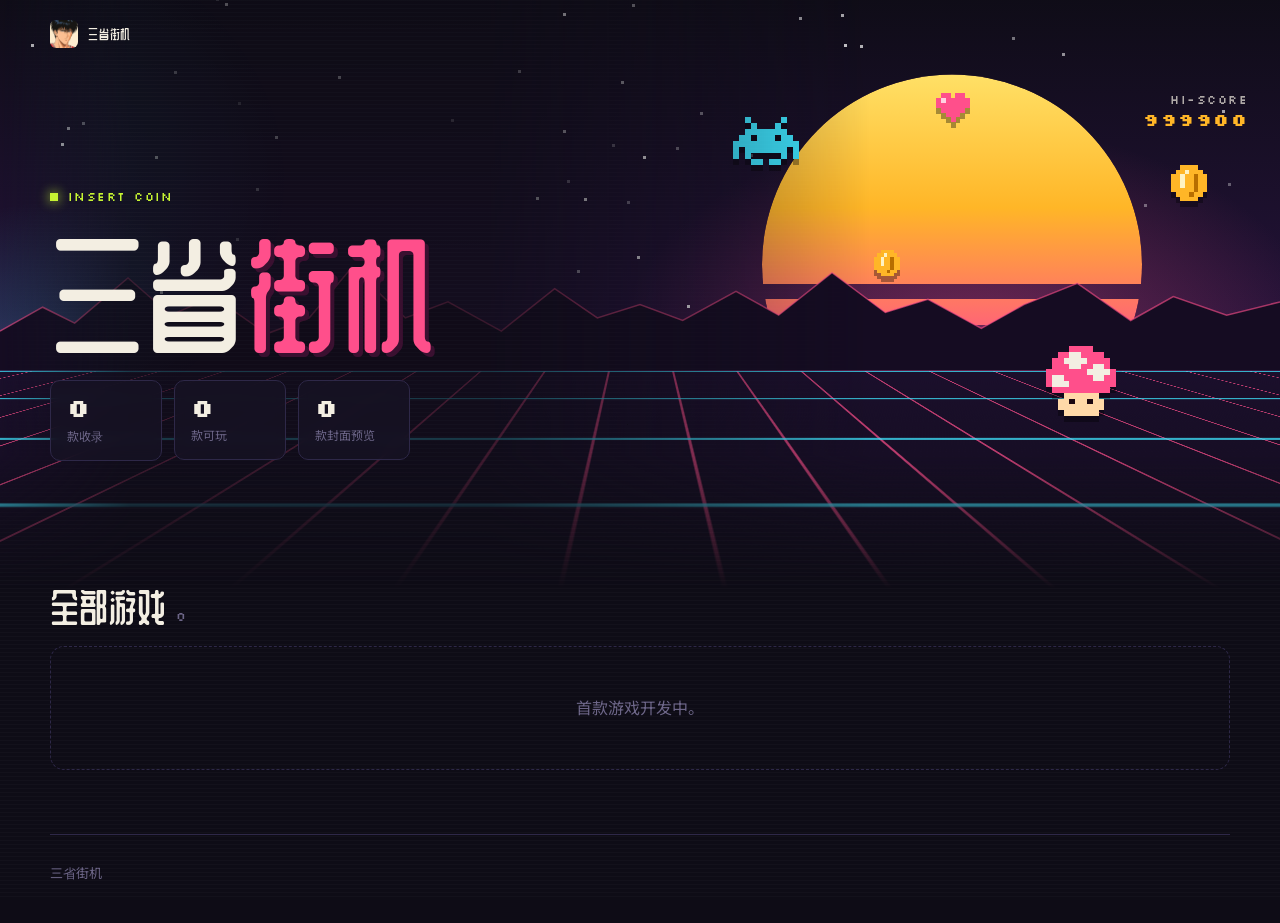
==== index.html @ af85f119 "添加三省街机游戏大厅与封面预览" ====
<!doctype html>
<html lang="zh-CN">
<head>
  <meta charset="utf-8">
  <meta name="viewport" content="width=device-width, initial-scale=1">
  <meta name="theme-color" content="#0e0c16">
  <meta name="description" content="三省街机游戏大厅。">
  <title>三省街机｜游戏大厅</title>
  <meta property="og:site_name" content="三省街机">
  <meta property="og:title" content="三省街机｜游戏大厅">
  <link rel="icon" href="assets/rukawa-avatar.png">
  <link rel="stylesheet" href="assets/fonts/fonts.css">
  <link rel="stylesheet" href="assets/hall.css">
</head>
<body>
  <div class="wrap">
    <header class="topbar">
      <a class="brand" href="index.html" aria-label="三省街机游戏大厅">
        <img src="assets/rukawa-avatar.png" alt="" width="28" height="28">
        <span>三省街机</span>
      </a>
    </header>

    <section class="hero">
      <div class="hero-art" aria-hidden="true">
        <div class="sky"></div>
        <div class="stars" id="stars"></div>
        <svg class="ridge" viewBox="0 0 1200 100" preserveAspectRatio="none">
          <path d="M0 100 L0 70 L40 52 L70 64 L120 30 L160 58 L200 44 L250 72 L290 60 L330 22 L380 60 L420 48 L470 70 L520 38 L560 60 L600 50 L640 62 L690 40 L730 58 L780 26 L830 56 L870 46 L920 68 L960 50 L1010 34 L1060 62 L1100 44 L1150 58 L1200 48 L1200 100 Z" fill="#150c22"/>
          <path d="M0 70 L40 52 L70 64 L120 30 L160 58 L200 44 L250 72 L290 60 L330 22 L380 60 L420 48 L470 70 L520 38 L560 60 L600 50 L640 62 L690 40 L730 58 L780 26 L830 56 L870 46 L920 68 L960 50 L1010 34 L1060 62 L1100 44 L1150 58 L1200 48" fill="none" stroke="#ff4f8b" stroke-opacity=".6" stroke-width="1.5" vector-effect="non-scaling-stroke"/>
        </svg>
        <div class="floor"></div>
        <div class="art-left">
          <div class="hud">1UP<b>000420</b></div>
          <div id="sprites-l"></div>
          <div class="credit">CREDIT <b>01</b></div>
        </div>
        <div class="art-right">
          <div class="sun"></div>
          <div class="hud">HI-SCORE<b>999900</b></div>
          <div id="sprites-r"></div>
          <div class="press">PRESS START</div>
        </div>
      </div>

      <div class="hero-text">
        <span class="kicker">INSERT COIN</span>
        <h1>三省<span class="accent">街机</span></h1>
        <div class="stats" id="stats"></div>
      </div>
    </section>

    <section class="showcase" id="showcase" hidden aria-roledescription="carousel" aria-label="即刻开玩">
      <div class="showcase-head">
        <h2>即刻开玩</h2>
        <div class="ctrl">
          <button type="button" class="playpause" id="sc-toggle" aria-label="暂停自动播放">
            <svg class="i-pause" viewBox="0 0 16 16" fill="currentColor"><rect x="3" y="2" width="3.5" height="12"/><rect x="9.5" y="2" width="3.5" height="12"/></svg>
            <svg class="i-play" viewBox="0 0 16 16" fill="currentColor"><path d="M4 2 L14 8 L4 14 Z"/></svg>
          </button>
          <button type="button" id="sc-prev" aria-label="上一个"><svg viewBox="0 0 16 16" fill="none" stroke="currentColor" stroke-width="2.4"><path d="M10 3 L5 8 L10 13"/></svg></button>
          <button type="button" id="sc-next" aria-label="下一个"><svg viewBox="0 0 16 16" fill="none" stroke="currentColor" stroke-width="2.4"><path d="M6 3 L11 8 L6 13"/></svg></button>
        </div>
      </div>
      <div class="stage" id="stage" aria-live="off"></div>
      <div class="tabs" id="tabs" role="tablist" aria-label="选择可玩的游戏"></div>
    </section>

    <section aria-labelledby="all-games">
      <div class="section-head">
        <h2 id="all-games">全部游戏<small id="count"></small></h2>
        <div class="toolbar">
          <div class="chips" id="chips" role="group" aria-label="按画面维度筛选"></div>
          <input class="search" id="search" type="search" placeholder="搜索游戏…" aria-label="搜索游戏">
        </div>
      </div>
      <div class="chips genres" id="genres" role="group" aria-label="按游戏类型筛选"></div>
      <div class="grid" id="grid"></div>
      <noscript>启用 JavaScript 即可浏览游戏封面与介绍。</noscript>
    </section>

    <footer>
      <span>三省街机</span>
    </footer>
  </div>

  <script src="assets/catalog.js"></script>
  <script src="assets/hall.js"></script>
</body>
</html>
---- assets/fonts/fonts.css ----
@font-face {
  font-family: 'Silkscreen';
  font-style: normal;
  font-weight: 400;
  font-display: swap;
  src: url(silkscreen-400-0.ttf) format('truetype');
  unicode-range: U+20,U+21,U+22,U+23,U+24,U+25,U+26,U+27,U+28,U+29,U+2A,U+2B,U+2C,U+2D,U+2E,U+2F,U+30,U+31,U+32,U+33,U+34,U+35,U+36,U+37,U+38,U+39,U+3A,U+3B,U+3C,U+3D,U+3E,U+3F,U+40,U+41,U+42,U+43,U+44,U+45,U+46,U+47,U+48,U+49,U+4A,U+4B,U+4C,U+4D,U+4E,U+4F,U+50,U+51,U+52,U+53,U+54,U+55,U+56,U+57,U+58,U+59,U+5A,U+5B,U+5C,U+5D,U+5E,U+5F,U+60,U+61,U+62,U+63,U+64,U+65,U+66,U+67,U+68,U+69,U+6A,U+6B,U+6C,U+6D,U+6E,U+6F,U+70,U+71,U+72,U+73,U+74,U+75,U+76,U+77,U+78,U+79,U+7A,U+7B,U+7C,U+7D,U+7E;
}
@font-face {
  font-family: 'Silkscreen';
  font-style: normal;
  font-weight: 700;
  font-display: swap;
  src: url(silkscreen-700-0.ttf) format('truetype');
  unicode-range: U+20,U+21,U+22,U+23,U+24,U+25,U+26,U+27,U+28,U+29,U+2A,U+2B,U+2C,U+2D,U+2E,U+2F,U+30,U+31,U+32,U+33,U+34,U+35,U+36,U+37,U+38,U+39,U+3A,U+3B,U+3C,U+3D,U+3E,U+3F,U+40,U+41,U+42,U+43,U+44,U+45,U+46,U+47,U+48,U+49,U+4A,U+4B,U+4C,U+4D,U+4E,U+4F,U+50,U+51,U+52,U+53,U+54,U+55,U+56,U+57,U+58,U+59,U+5A,U+5B,U+5C,U+5D,U+5E,U+5F,U+60,U+61,U+62,U+63,U+64,U+65,U+66,U+67,U+68,U+69,U+6A,U+6B,U+6C,U+6D,U+6E,U+6F,U+70,U+71,U+72,U+73,U+74,U+75,U+76,U+77,U+78,U+79,U+7A,U+7B,U+7C,U+7D,U+7E;
}
@font-face {
  font-family: 'ZCOOL QingKe HuangYou';
  font-style: normal;
  font-weight: 400;
  font-display: swap;
  src: url(zcool-qingke-huangyou-400-0.ttf) format('truetype');
  unicode-range: U+20,U+21,U+22,U+23,U+24,U+25,U+26,U+27,U+28,U+29,U+2A,U+2B,U+2C,U+2D,U+2E,U+2F,U+30,U+31,U+32,U+33,U+34,U+35,U+36,U+37,U+38,U+39,U+3A,U+3B,U+3C,U+3D,U+3E,U+3F,U+40,U+41,U+42,U+43,U+44,U+45,U+46,U+47,U+48,U+49,U+4A,U+4B,U+4C,U+4D,U+4E,U+4F,U+50,U+51,U+52,U+53,U+54,U+55,U+56,U+57,U+58,U+59,U+5A,U+5B,U+5C,U+5D,U+5E,U+5F,U+60,U+61,U+62,U+63,U+64,U+65,U+66,U+67,U+68,U+69,U+6A,U+6B,U+6C,U+6D,U+6E,U+6F,U+70,U+71,U+72,U+73,U+74,U+75,U+76,U+77,U+78,U+79,U+7A,U+7B,U+7C,U+7D,U+7E,U+A9,U+B7,U+D7,U+2013,U+201C,U+201D,U+2026,U+2190,U+25B6,U+2605,U+3001,U+3002,U+300A,U+300B,U+300C,U+300D,U+4E00,U+4E01,U+4E09,U+4E0A,U+4E0B,U+4E0D,U+4E0E,U+4E13,U+4E16,U+4E1A,U+4E1B,U+4E24,U+4E2A,U+4E2D,U+4E3A,U+4E3B,U+4E3D,U+4E50,U+4E58,U+4E5F,U+4E71,U+4E73,U+4E8B,U+4E8C,U+4E8E,U+4E91,U+4E92,U+4E94,U+4EA7,U+4EAE,U+4EB2,U+4EBA,U+4EC5,U+4ECA,U+4ECB,U+4ECE,U+4EE3,U+4EE5,U+4EF6,U+4F11,U+4F1A,U+4F1E,U+4F24,U+4F26,U+4F4D,U+4F4F,U+4F53,U+4F59,U+4F5C,U+4F60,U+4F9B,U+4FA6,U+500D,U+501F,U+503E,U+505A,U+505C,U+50CF,U+50F5,U+5149,U+514B,U+514D,U+5165,U+5168,U+516C,U+5171,U+5173,U+5177,U+5178,U+517B,U+5185,U+5199,U+519B,U+519C,U+51B2,U+51B3,U+51E0,U+51FA,U+51FB,U+5206,U+5207,U+5217,U+5229,U+522E,U+5230,U+5236,U+5237,U+5239,U+523A,U+523B,U+524D,U+5267,U+526F,U+5272,U+5288,U+529B,U+529F,U+52A0,U+52A8,U+52A9,U+5305,U+5316,U+532A,U+5339,U+533A,U+533B,U+5347,U+534F,U+5355,U+535A,U+5360,U+5361,U+5373,U+5382,U+5385,U+539F,U+53C2,U+53CC,U+53CD,U+53D1,U+53D8,U+53E3,U+53E5,U+53EA,U+53EB,U+53EF,U+53F0,U+5403,U+5404,U+5408,U+540C,U+540D,U+540E,U+5411,U+542F,U+5458,U+5468,U+547C,U+548C,U+54C1,U+552F,U+5668,U+56DB,U+56DE,U+56E2,U+56FA,U+56FD,U+56FE,U+5708,U+5728,U+5730,U+573A,U+5740,U+575A,U+5766,U+576A,U+578B,U+57CE,U+57FA,U+5854,U+586B,U+5899,U+589E,U+58EB,U+590D,U+591A,U+591C,U+5927,U+5929,U+592B,U+5934,U+597D,U+59CB,U+5B50,U+5B57,U+5B58,U+5B88,U+5B89,U+5B8C,U+5B9A,U+5B9E,U+5BBD,U+5BDF,U+5BF9,U+5BFC,U+5C01,U+5C04,U+5C0F,U+5C1A;
}
@font-face {
  font-family: 'ZCOOL QingKe HuangYou';
  font-style: normal;
  font-weight: 400;
  font-display: swap;
  src: url(zcool-qingke-huangyou-400-1.ttf) format('truetype');
  unicode-range: U+5C31,U+5C38,U+5C40,U+5C4B,U+5C4F,U+5C5E,U+5C71,U+5C9B,U+5CA9,U+5CE1,U+5DDD,U+5DE5,U+5DE6,U+5E01,U+5E02,U+5E03,U+5E55,U+5E72,U+5E73,U+5E78,U+5E7B,U+5E8F,U+5E93,U+5E99,U+5EA6,U+5EF6,U+5EFA,U+5F00,U+5F0F,U+5F20,U+5F2F,U+5F39,U+5F3A,U+5F53,U+5F81,U+5F97,U+5FC3,U+5FC5,U+601D,U+60AC,U+60C5,U+611F,U+620F,U+6210,U+6211,U+6216,U+6218,U+623F,U+624B,U+6253,U+6269,U+627E,U+6280,U+628A,U+6295,U+6297,U+62A4,U+62C9,U+62D6,U+62DF,U+62E9,U+62FD,U+62FF,U+6301,U+6309,U+6311,U+6321,U+6361,U+6362,U+636E,U+6389,U+6392,U+63A5,U+63A7,U+63A8,U+63B7,U+641C,U+642C,U+6447,U+6478,U+6491,U+64AD,U+6512,U+652F,U+6536,U+653B,U+653E,U+6545,U+654C,U+6570,U+6574,U+6587,U+6597,U+65AD,U+65B0,U+65CB,U+65D7,U+65E0,U+65E5,U+65F6,U+660E,U+661F,U+662F,U+663C,U+663E,U+665A,U+666F,U+667A,U+6682,U+6696,U+66F4,U+66FF,U+6700,U+6709,U+670D,U+671F,U+672A,U+672F,U+673A,U+6740,U+6746,U+6761,U+6765,U+676F,U+6784,U+6797,U+679C,U+67AA,U+67C4,U+67E5,U+6807,U+683C,U+6843,U+6863,U+6876,U+6897,U+68B0,U+68EE,U+690D,U+6930,U+697C,U+69FD,U+6A21,U+6A2A,U+6A31,U+6B21,U+6B22,U+6B3E,U+6B64,U+6B66,U+6B7B,U+6BB5,U+6BC1,U+6BCF,U+6BD2,U+6C14,U+6C2E,U+6C34,U+6C42,U+6CA1,U+6CD5,U+6CE2,U+6CE8,U+6D2A,U+6D3B,U+6D3E,U+6D41,U+6D4F,U+6D77,U+6DA8,U+6DFB,U+6E05,U+6E10,U+6E38,U+6E7E,U+6EAA,U+6EE1,U+6F02,U+706B,U+7075,U+70B8,U+70B9,U+70DF,U+7130,U+7194,U+71C3,U+7247,U+7248,U+725B,U+7269,U+7279,U+72C2,U+731B,U+738B,U+739B,U+73A9,U+7403,U+7406,U+751F,U+7528,U+7529,U+7531,U+7532,U+7535,U+753B,U+754C,U+7565,U+7597,U+767D,U+7684,U+76D6,U+76D8,U+76F4,U+76F8,U+770B,U+771F,U+77ED,U+7801,U+780D,U+788E,U+78E8,U+793A,U+793E,U+795E,U+79BB,U+79CB,U+79CD,U+79F0,U+79FB,U+7A0B,U+7A7A,U+7A7F,U+7AD9,U+7ADE,U+7B2C,U+7B49,U+7B51,U+7B56,U+7B5B,U+7B7E,U+7B80,U+7B97,U+7BA1,U+7C7B,U+7CBE,U+7CD6,U+7D20,U+7D22,U+7EA7,U+7EBF,U+7EC4,U+7EC8,U+7ECF,U+7ED3,U+7ED9,U+7EDD,U+7EDF,U+7EE7,U+7EED,U+7EF4,U+7F09,U+7F16,U+7F29,U+7F51,U+7F6E,U+7F8A,U+7F8E,U+7FA4,U+8005,U+8054,U+8089,U+80CC,U+80FD,U+8111,U+8150,U+81EA,U+822A,U+8230,U+8272,U+827E,U+82B1,U+82F1,U+8349,U+8350,U+8352,U+83C7,U+8425,U+843D,U+8475,U+84C4,U+853D,U+85CF,U+8611,U+864E,U+865A,U+8679,U+8840,U+884C,U+8857,U+8865;
}
@font-face {
  font-family: 'ZCOOL QingKe HuangYou';
  font-style: normal;
  font-weight: 400;
  font-display: swap;
  src: url(zcool-qingke-huangyou-400-2.ttf) format('truetype');
  unicode-range: U+8868,U+88AD,U+88C5,U+89C6,U+89C8,U+89C9,U+89D2,U+89E3,U+89E6,U+8B66,U+8BA1,U+8BA2,U+8BB0,U+8BBE,U+8BC4,U+8BC6,U+8BCD,U+8BD5,U+8BDD,U+8BF4,U+8C03,U+8C37,U+8C46,U+8C4C,U+8C79,U+8D27,U+8D5B,U+8D77,U+8D85,U+8DC3,U+8DD1,U+8DDD,U+8DEF,U+8DF3,U+8EB2,U+8F66,U+8F6C,U+8F6E,U+8F7D,U+8FC7,U+8FCE,U+8FD1,U+8FD4,U+8FD8,U+8FD9,U+8FDB,U+8FDC,U+8FDF,U+8FFD,U+9001,U+9003,U+9009,U+9010,U+901A,U+901F,U+9053,U+907F,U+90E8,U+90FD,U+914D,U+91CC,U+91CD,U+91CE,U+91D1,U+94A2,U+94AE,U+94BB,U+94C1,U+94FA,U+9501,U+952E,U+9547,U+9556,U+95EA,U+95EF,U+95F2,U+95F4,U+961F,U+9632,U+9633,U+9635,U+9644,U+9646,U+964D,U+9650,U+9662,U+966A,U+968F,U+9690,U+969C,U+96C6,U+96E8,U+96F7,U+96FE,U+9700,U+9706,U+9713,U+9762,U+9875,U+9876,U+9879,U+987A,U+987B,U+9884,U+9886,U+9898,U+98CE,U+98D9,U+98DE,U+98DF,U+9996,U+9A70,U+9A76,U+9A7E,U+9A8C,U+9AD8,U+9E21,U+9E3D,U+9ED1,U+9F20,U+9F50,U+FF01,U+FF08,U+FF09,U+FF0C,U+FF1A,U+FF1B,U+FF1F;
}
@font-face {
  font-family: 'Noto Sans SC';
  font-style: normal;
  font-weight: 400;
  font-display: swap;
  src: url(noto-sans-sc-400-0.ttf) format('truetype');
  unicode-range: U+20,U+21,U+22,U+23,U+24,U+25,U+26,U+27,U+28,U+29,U+2A,U+2B,U+2C,U+2D,U+2E,U+2F,U+30,U+31,U+32,U+33,U+34,U+35,U+36,U+37,U+38,U+39,U+3A,U+3B,U+3C,U+3D,U+3E,U+3F,U+40,U+41,U+42,U+43,U+44,U+45,U+46,U+47,U+48,U+49,U+4A,U+4B,U+4C,U+4D,U+4E,U+4F,U+50,U+51,U+52,U+53,U+54,U+55,U+56,U+57,U+58,U+59,U+5A,U+5B,U+5C,U+5D,U+5E,U+5F,U+60,U+61,U+62,U+63,U+64,U+65,U+66,U+67,U+68,U+69,U+6A,U+6B,U+6C,U+6D,U+6E,U+6F,U+70,U+71,U+72,U+73,U+74,U+75,U+76,U+77,U+78,U+79,U+7A,U+7B,U+7C,U+7D,U+7E,U+A9,U+B7,U+D7,U+2013,U+201C,U+201D,U+2026,U+2190,U+25B6,U+2605,U+3001,U+3002,U+300A,U+300B,U+300C,U+300D,U+4E00,U+4E01,U+4E09,U+4E0A,U+4E0B,U+4E0D,U+4E0E,U+4E13,U+4E16,U+4E1A,U+4E1B,U+4E24,U+4E2A,U+4E2D,U+4E3A,U+4E3B,U+4E3D,U+4E50,U+4E58,U+4E5F,U+4E71,U+4E73,U+4E8B,U+4E8C,U+4E8E,U+4E91,U+4E92,U+4E94,U+4EA7,U+4EAE,U+4EB2,U+4EBA,U+4EC5,U+4ECA,U+4ECB,U+4ECE,U+4EE3,U+4EE5,U+4EF6,U+4F11,U+4F1A,U+4F1E,U+4F24,U+4F26,U+4F4D,U+4F4F,U+4F53,U+4F59,U+4F5C,U+4F60,U+4F9B,U+4FA6,U+500D,U+501F,U+503E,U+505A,U+505C,U+50CF,U+50F5,U+5149,U+514B,U+514D,U+5165,U+5168,U+516C,U+5171,U+5173,U+5177,U+5178,U+517B,U+5185,U+5199,U+519B,U+519C,U+51B2,U+51B3,U+51E0,U+51FA,U+51FB,U+5206,U+5207,U+5217,U+5229,U+522E,U+5230,U+5236,U+5237,U+5239,U+523A,U+523B,U+524D,U+5267,U+526F,U+5272,U+5288,U+529B,U+529F,U+52A0,U+52A8,U+52A9,U+5305,U+5316,U+532A,U+5339,U+533A,U+533B,U+5347,U+534F,U+5355,U+535A,U+5360,U+5361,U+5373,U+5382,U+5385,U+539F,U+53C2,U+53CC,U+53CD,U+53D1,U+53D8,U+53E3,U+53E5,U+53EA,U+53EB,U+53EF,U+53F0,U+5403,U+5404,U+5408,U+540C,U+540D,U+540E,U+5411,U+542F,U+5458,U+5468,U+547C,U+548C,U+54C1,U+552F,U+5668,U+56DB,U+56DE,U+56E2,U+56FA,U+56FD,U+56FE,U+5708,U+5728,U+5730,U+573A,U+5740,U+575A,U+5766,U+576A,U+578B,U+57CE,U+57FA,U+5854,U+586B,U+5899,U+589E,U+58EB,U+590D,U+591A,U+591C,U+5927,U+5929,U+592B,U+5934,U+597D,U+59CB,U+5B50,U+5B57,U+5B58,U+5B88,U+5B89,U+5B8C,U+5B9A,U+5B9E,U+5BBD,U+5BDF,U+5BF9,U+5BFC,U+5C01,U+5C04,U+5C0F,U+5C1A;
}
@font-face {
  font-family: 'Noto Sans SC';
  font-style: normal;
  font-weight: 400;
  font-display: swap;
  src: url(noto-sans-sc-400-1.ttf) format('truetype');
  unicode-range: U+5C31,U+5C38,U+5C40,U+5C4B,U+5C4F,U+5C5E,U+5C71,U+5C9B,U+5CA9,U+5CE1,U+5DDD,U+5DE5,U+5DE6,U+5E01,U+5E02,U+5E03,U+5E55,U+5E72,U+5E73,U+5E78,U+5E7B,U+5E8F,U+5E93,U+5E99,U+5EA6,U+5EF6,U+5EFA,U+5F00,U+5F0F,U+5F20,U+5F2F,U+5F39,U+5F3A,U+5F53,U+5F81,U+5F97,U+5FC3,U+5FC5,U+601D,U+60AC,U+60C5,U+611F,U+620F,U+6210,U+6211,U+6216,U+6218,U+623F,U+624B,U+6253,U+6269,U+627E,U+6280,U+628A,U+6295,U+6297,U+62A4,U+62C9,U+62D6,U+62DF,U+62E9,U+62FD,U+62FF,U+6301,U+6309,U+6311,U+6321,U+6361,U+6362,U+636E,U+6389,U+6392,U+63A5,U+63A7,U+63A8,U+63B7,U+641C,U+642C,U+6447,U+6478,U+6491,U+64AD,U+6512,U+652F,U+6536,U+653B,U+653E,U+6545,U+654C,U+6570,U+6574,U+6587,U+6597,U+65AD,U+65B0,U+65CB,U+65D7,U+65E0,U+65E5,U+65F6,U+660E,U+661F,U+662F,U+663C,U+663E,U+665A,U+666F,U+667A,U+6682,U+6696,U+66F4,U+66FF,U+6700,U+6709,U+670D,U+671F,U+672A,U+672F,U+673A,U+6740,U+6746,U+6761,U+6765,U+676F,U+6784,U+6797,U+679C,U+67AA,U+67C4,U+67E5,U+6807,U+683C,U+6843,U+6863,U+6876,U+6897,U+68B0,U+68EE,U+690D,U+6930,U+697C,U+69FD,U+6A21,U+6A2A,U+6A31,U+6B21,U+6B22,U+6B3E,U+6B64,U+6B66,U+6B7B,U+6BB5,U+6BC1,U+6BCF,U+6BD2,U+6C14,U+6C2E,U+6C34,U+6C42,U+6CA1,U+6CD5,U+6CE2,U+6CE8,U+6D2A,U+6D3B,U+6D3E,U+6D41,U+6D4F,U+6D77,U+6DA8,U+6DFB,U+6E05,U+6E10,U+6E38,U+6E7E,U+6EAA,U+6EE1,U+6F02,U+706B,U+7075,U+70B8,U+70B9,U+70DF,U+7130,U+7194,U+71C3,U+7247,U+7248,U+725B,U+7269,U+7279,U+72C2,U+731B,U+738B,U+739B,U+73A9,U+7403,U+7406,U+751F,U+7528,U+7529,U+7531,U+7532,U+7535,U+753B,U+754C,U+7565,U+7597,U+767D,U+7684,U+76D6,U+76D8,U+76F4,U+76F8,U+770B,U+771F,U+77ED,U+7801,U+780D,U+788E,U+78E8,U+793A,U+793E,U+795E,U+79BB,U+79CB,U+79CD,U+79F0,U+79FB,U+7A0B,U+7A7A,U+7A7F,U+7AD9,U+7ADE,U+7B2C,U+7B49,U+7B51,U+7B56,U+7B5B,U+7B7E,U+7B80,U+7B97,U+7BA1,U+7C7B,U+7CBE,U+7CD6,U+7D20,U+7D22,U+7EA7,U+7EBF,U+7EC4,U+7EC8,U+7ECF,U+7ED3,U+7ED9,U+7EDD,U+7EDF,U+7EE7,U+7EED,U+7EF4,U+7F09,U+7F16,U+7F29,U+7F51,U+7F6E,U+7F8A,U+7F8E,U+7FA4,U+8005,U+8054,U+8089,U+80CC,U+80FD,U+8111,U+8150,U+81EA,U+822A,U+8230,U+8272,U+827E,U+82B1,U+82F1,U+8349,U+8350,U+8352,U+83C7,U+8425,U+843D,U+8475,U+84C4,U+853D,U+85CF,U+8611,U+864E,U+865A,U+8679,U+8840,U+884C,U+8857,U+8865;
}
@font-face {
  font-family: 'Noto Sans SC';
  font-style: normal;
  font-weight: 400;
  font-display: swap;
  src: url(noto-sans-sc-400-2.ttf) format('truetype');
  unicode-range: U+8868,U+88AD,U+88C5,U+89C6,U+89C8,U+89C9,U+89D2,U+89E3,U+89E6,U+8B66,U+8BA1,U+8BA2,U+8BB0,U+8BBE,U+8BC4,U+8BC6,U+8BCD,U+8BD5,U+8BDD,U+8BF4,U+8C03,U+8C37,U+8C46,U+8C4C,U+8C79,U+8D27,U+8D5B,U+8D77,U+8D85,U+8DC3,U+8DD1,U+8DDD,U+8DEF,U+8DF3,U+8EB2,U+8F66,U+8F6C,U+8F6E,U+8F7D,U+8FC7,U+8FCE,U+8FD1,U+8FD4,U+8FD8,U+8FD9,U+8FDB,U+8FDC,U+8FDF,U+8FFD,U+9001,U+9003,U+9009,U+9010,U+901A,U+901F,U+9053,U+907F,U+90E8,U+90FD,U+914D,U+91CC,U+91CD,U+91CE,U+91D1,U+94A2,U+94AE,U+94BB,U+94C1,U+94FA,U+9501,U+952E,U+9547,U+9556,U+95EA,U+95EF,U+95F2,U+95F4,U+961F,U+9632,U+9633,U+9635,U+9644,U+9646,U+964D,U+9650,U+9662,U+966A,U+968F,U+9690,U+969C,U+96C6,U+96E8,U+96F7,U+96FE,U+9700,U+9706,U+9713,U+9762,U+9875,U+9876,U+9879,U+987A,U+987B,U+9884,U+9886,U+9898,U+98CE,U+98D9,U+98DE,U+98DF,U+9996,U+9A70,U+9A76,U+9A7E,U+9A8C,U+9AD8,U+9E21,U+9E3D,U+9ED1,U+9F20,U+9F50,U+FF01,U+FF08,U+FF09,U+FF0C,U+FF1A,U+FF1B,U+FF1F;
}
@font-face {
  font-family: 'Noto Sans SC';
  font-style: normal;
  font-weight: 500;
  font-display: swap;
  src: url(noto-sans-sc-500-0.ttf) format('truetype');
  unicode-range: U+20,U+21,U+22,U+23,U+24,U+25,U+26,U+27,U+28,U+29,U+2A,U+2B,U+2C,U+2D,U+2E,U+2F,U+30,U+31,U+32,U+33,U+34,U+35,U+36,U+37,U+38,U+39,U+3A,U+3B,U+3C,U+3D,U+3E,U+3F,U+40,U+41,U+42,U+43,U+44,U+45,U+46,U+47,U+48,U+49,U+4A,U+4B,U+4C,U+4D,U+4E,U+4F,U+50,U+51,U+52,U+53,U+54,U+55,U+56,U+57,U+58,U+59,U+5A,U+5B,U+5C,U+5D,U+5E,U+5F,U+60,U+61,U+62,U+63,U+64,U+65,U+66,U+67,U+68,U+69,U+6A,U+6B,U+6C,U+6D,U+6E,U+6F,U+70,U+71,U+72,U+73,U+74,U+75,U+76,U+77,U+78,U+79,U+7A,U+7B,U+7C,U+7D,U+7E,U+A9,U+B7,U+D7,U+2013,U+201C,U+201D,U+2026,U+2190,U+25B6,U+2605,U+3001,U+3002,U+300A,U+300B,U+300C,U+300D,U+4E00,U+4E01,U+4E09,U+4E0A,U+4E0B,U+4E0D,U+4E0E,U+4E13,U+4E16,U+4E1A,U+4E1B,U+4E24,U+4E2A,U+4E2D,U+4E3A,U+4E3B,U+4E3D,U+4E50,U+4E58,U+4E5F,U+4E71,U+4E73,U+4E8B,U+4E8C,U+4E8E,U+4E91,U+4E92,U+4E94,U+4EA7,U+4EAE,U+4EB2,U+4EBA,U+4EC5,U+4ECA,U+4ECB,U+4ECE,U+4EE3,U+4EE5,U+4EF6,U+4F11,U+4F1A,U+4F1E,U+4F24,U+4F26,U+4F4D,U+4F4F,U+4F53,U+4F59,U+4F5C,U+4F60,U+4F9B,U+4FA6,U+500D,U+501F,U+503E,U+505A,U+505C,U+50CF,U+50F5,U+5149,U+514B,U+514D,U+5165,U+5168,U+516C,U+5171,U+5173,U+5177,U+5178,U+517B,U+5185,U+5199,U+519B,U+519C,U+51B2,U+51B3,U+51E0,U+51FA,U+51FB,U+5206,U+5207,U+5217,U+5229,U+522E,U+5230,U+5236,U+5237,U+5239,U+523A,U+523B,U+524D,U+5267,U+526F,U+5272,U+5288,U+529B,U+529F,U+52A0,U+52A8,U+52A9,U+5305,U+5316,U+532A,U+5339,U+533A,U+533B,U+5347,U+534F,U+5355,U+535A,U+5360,U+5361,U+5373,U+5382,U+5385,U+539F,U+53C2,U+53CC,U+53CD,U+53D1,U+53D8,U+53E3,U+53E5,U+53EA,U+53EB,U+53EF,U+53F0,U+5403,U+5404,U+5408,U+540C,U+540D,U+540E,U+5411,U+542F,U+5458,U+5468,U+547C,U+548C,U+54C1,U+552F,U+5668,U+56DB,U+56DE,U+56E2,U+56FA,U+56FD,U+56FE,U+5708,U+5728,U+5730,U+573A,U+5740,U+575A,U+5766,U+576A,U+578B,U+57CE,U+57FA,U+5854,U+586B,U+5899,U+589E,U+58EB,U+590D,U+591A,U+591C,U+5927,U+5929,U+592B,U+5934,U+597D,U+59CB,U+5B50,U+5B57,U+5B58,U+5B88,U+5B89,U+5B8C,U+5B9A,U+5B9E,U+5BBD,U+5BDF,U+5BF9,U+5BFC,U+5C01,U+5C04,U+5C0F,U+5C1A;
}
@font-face {
  font-family: 'Noto Sans SC';
  font-style: normal;
  font-weight: 500;
  font-display: swap;
  src: url(noto-sans-sc-500-1.ttf) format('truetype');
  unicode-range: U+5C31,U+5C38,U+5C40,U+5C4B,U+5C4F,U+5C5E,U+5C71,U+5C9B,U+5CA9,U+5CE1,U+5DDD,U+5DE5,U+5DE6,U+5E01,U+5E02,U+5E03,U+5E55,U+5E72,U+5E73,U+5E78,U+5E7B,U+5E8F,U+5E93,U+5E99,U+5EA6,U+5EF6,U+5EFA,U+5F00,U+5F0F,U+5F20,U+5F2F,U+5F39,U+5F3A,U+5F53,U+5F81,U+5F97,U+5FC3,U+5FC5,U+601D,U+60AC,U+60C5,U+611F,U+620F,U+6210,U+6211,U+6216,U+6218,U+623F,U+624B,U+6253,U+6269,U+627E,U+6280,U+628A,U+6295,U+6297,U+62A4,U+62C9,U+62D6,U+62DF,U+62E9,U+62FD,U+62FF,U+6301,U+6309,U+6311,U+6321,U+6361,U+6362,U+636E,U+6389,U+6392,U+63A5,U+63A7,U+63A8,U+63B7,U+641C,U+642C,U+6447,U+6478,U+6491,U+64AD,U+6512,U+652F,U+6536,U+653B,U+653E,U+6545,U+654C,U+6570,U+6574,U+6587,U+6597,U+65AD,U+65B0,U+65CB,U+65D7,U+65E0,U+65E5,U+65F6,U+660E,U+661F,U+662F,U+663C,U+663E,U+665A,U+666F,U+667A,U+6682,U+6696,U+66F4,U+66FF,U+6700,U+6709,U+670D,U+671F,U+672A,U+672F,U+673A,U+6740,U+6746,U+6761,U+6765,U+676F,U+6784,U+6797,U+679C,U+67AA,U+67C4,U+67E5,U+6807,U+683C,U+6843,U+6863,U+6876,U+6897,U+68B0,U+68EE,U+690D,U+6930,U+697C,U+69FD,U+6A21,U+6A2A,U+6A31,U+6B21,U+6B22,U+6B3E,U+6B64,U+6B66,U+6B7B,U+6BB5,U+6BC1,U+6BCF,U+6BD2,U+6C14,U+6C2E,U+6C34,U+6C42,U+6CA1,U+6CD5,U+6CE2,U+6CE8,U+6D2A,U+6D3B,U+6D3E,U+6D41,U+6D4F,U+6D77,U+6DA8,U+6DFB,U+6E05,U+6E10,U+6E38,U+6E7E,U+6EAA,U+6EE1,U+6F02,U+706B,U+7075,U+70B8,U+70B9,U+70DF,U+7130,U+7194,U+71C3,U+7247,U+7248,U+725B,U+7269,U+7279,U+72C2,U+731B,U+738B,U+739B,U+73A9,U+7403,U+7406,U+751F,U+7528,U+7529,U+7531,U+7532,U+7535,U+753B,U+754C,U+7565,U+7597,U+767D,U+7684,U+76D6,U+76D8,U+76F4,U+76F8,U+770B,U+771F,U+77ED,U+7801,U+780D,U+788E,U+78E8,U+793A,U+793E,U+795E,U+79BB,U+79CB,U+79CD,U+79F0,U+79FB,U+7A0B,U+7A7A,U+7A7F,U+7AD9,U+7ADE,U+7B2C,U+7B49,U+7B51,U+7B56,U+7B5B,U+7B7E,U+7B80,U+7B97,U+7BA1,U+7C7B,U+7CBE,U+7CD6,U+7D20,U+7D22,U+7EA7,U+7EBF,U+7EC4,U+7EC8,U+7ECF,U+7ED3,U+7ED9,U+7EDD,U+7EDF,U+7EE7,U+7EED,U+7EF4,U+7F09,U+7F16,U+7F29,U+7F51,U+7F6E,U+7F8A,U+7F8E,U+7FA4,U+8005,U+8054,U+8089,U+80CC,U+80FD,U+8111,U+8150,U+81EA,U+822A,U+8230,U+8272,U+827E,U+82B1,U+82F1,U+8349,U+8350,U+8352,U+83C7,U+8425,U+843D,U+8475,U+84C4,U+853D,U+85CF,U+8611,U+864E,U+865A,U+8679,U+8840,U+884C,U+8857,U+8865;
}
@font-face {
  font-family: 'Noto Sans SC';
  font-style: normal;
  font-weight: 500;
  font-display: swap;
  src: url(noto-sans-sc-500-2.ttf) format('truetype');
  unicode-range: U+8868,U+88AD,U+88C5,U+89C6,U+89C8,U+89C9,U+89D2,U+89E3,U+89E6,U+8B66,U+8BA1,U+8BA2,U+8BB0,U+8BBE,U+8BC4,U+8BC6,U+8BCD,U+8BD5,U+8BDD,U+8BF4,U+8C03,U+8C37,U+8C46,U+8C4C,U+8C79,U+8D27,U+8D5B,U+8D77,U+8D85,U+8DC3,U+8DD1,U+8DDD,U+8DEF,U+8DF3,U+8EB2,U+8F66,U+8F6C,U+8F6E,U+8F7D,U+8FC7,U+8FCE,U+8FD1,U+8FD4,U+8FD8,U+8FD9,U+8FDB,U+8FDC,U+8FDF,U+8FFD,U+9001,U+9003,U+9009,U+9010,U+901A,U+901F,U+9053,U+907F,U+90E8,U+90FD,U+914D,U+91CC,U+91CD,U+91CE,U+91D1,U+94A2,U+94AE,U+94BB,U+94C1,U+94FA,U+9501,U+952E,U+9547,U+9556,U+95EA,U+95EF,U+95F2,U+95F4,U+961F,U+9632,U+9633,U+9635,U+9644,U+9646,U+964D,U+9650,U+9662,U+966A,U+968F,U+9690,U+969C,U+96C6,U+96E8,U+96F7,U+96FE,U+9700,U+9706,U+9713,U+9762,U+9875,U+9876,U+9879,U+987A,U+987B,U+9884,U+9886,U+9898,U+98CE,U+98D9,U+98DE,U+98DF,U+9996,U+9A70,U+9A76,U+9A7E,U+9A8C,U+9AD8,U+9E21,U+9E3D,U+9ED1,U+9F20,U+9F50,U+FF01,U+FF08,U+FF09,U+FF0C,U+FF1A,U+FF1B,U+FF1F;
}
@font-face {
  font-family: 'Noto Sans SC';
  font-style: normal;
  font-weight: 700;
  font-display: swap;
  src: url(noto-sans-sc-700-0.ttf) format('truetype');
  unicode-range: U+20,U+21,U+22,U+23,U+24,U+25,U+26,U+27,U+28,U+29,U+2A,U+2B,U+2C,U+2D,U+2E,U+2F,U+30,U+31,U+32,U+33,U+34,U+35,U+36,U+37,U+38,U+39,U+3A,U+3B,U+3C,U+3D,U+3E,U+3F,U+40,U+41,U+42,U+43,U+44,U+45,U+46,U+47,U+48,U+49,U+4A,U+4B,U+4C,U+4D,U+4E,U+4F,U+50,U+51,U+52,U+53,U+54,U+55,U+56,U+57,U+58,U+59,U+5A,U+5B,U+5C,U+5D,U+5E,U+5F,U+60,U+61,U+62,U+63,U+64,U+65,U+66,U+67,U+68,U+69,U+6A,U+6B,U+6C,U+6D,U+6E,U+6F,U+70,U+71,U+72,U+73,U+74,U+75,U+76,U+77,U+78,U+79,U+7A,U+7B,U+7C,U+7D,U+7E,U+A9,U+B7,U+D7,U+2013,U+201C,U+201D,U+2026,U+2190,U+25B6,U+2605,U+3001,U+3002,U+300A,U+300B,U+300C,U+300D,U+4E00,U+4E01,U+4E09,U+4E0A,U+4E0B,U+4E0D,U+4E0E,U+4E13,U+4E16,U+4E1A,U+4E1B,U+4E24,U+4E2A,U+4E2D,U+4E3A,U+4E3B,U+4E3D,U+4E50,U+4E58,U+4E5F,U+4E71,U+4E73,U+4E8B,U+4E8C,U+4E8E,U+4E91,U+4E92,U+4E94,U+4EA7,U+4EAE,U+4EB2,U+4EBA,U+4EC5,U+4ECA,U+4ECB,U+4ECE,U+4EE3,U+4EE5,U+4EF6,U+4F11,U+4F1A,U+4F1E,U+4F24,U+4F26,U+4F4D,U+4F4F,U+4F53,U+4F59,U+4F5C,U+4F60,U+4F9B,U+4FA6,U+500D,U+501F,U+503E,U+505A,U+505C,U+50CF,U+50F5,U+5149,U+514B,U+514D,U+5165,U+5168,U+516C,U+5171,U+5173,U+5177,U+5178,U+517B,U+5185,U+5199,U+519B,U+519C,U+51B2,U+51B3,U+51E0,U+51FA,U+51FB,U+5206,U+5207,U+5217,U+5229,U+522E,U+5230,U+5236,U+5237,U+5239,U+523A,U+523B,U+524D,U+5267,U+526F,U+5272,U+5288,U+529B,U+529F,U+52A0,U+52A8,U+52A9,U+5305,U+5316,U+532A,U+5339,U+533A,U+533B,U+5347,U+534F,U+5355,U+535A,U+5360,U+5361,U+5373,U+5382,U+5385,U+539F,U+53C2,U+53CC,U+53CD,U+53D1,U+53D8,U+53E3,U+53E5,U+53EA,U+53EB,U+53EF,U+53F0,U+5403,U+5404,U+5408,U+540C,U+540D,U+540E,U+5411,U+542F,U+5458,U+5468,U+547C,U+548C,U+54C1,U+552F,U+5668,U+56DB,U+56DE,U+56E2,U+56FA,U+56FD,U+56FE,U+5708,U+5728,U+5730,U+573A,U+5740,U+575A,U+5766,U+576A,U+578B,U+57CE,U+57FA,U+5854,U+586B,U+5899,U+589E,U+58EB,U+590D,U+591A,U+591C,U+5927,U+5929,U+592B,U+5934,U+597D,U+59CB,U+5B50,U+5B57,U+5B58,U+5B88,U+5B89,U+5B8C,U+5B9A,U+5B9E,U+5BBD,U+5BDF,U+5BF9,U+5BFC,U+5C01,U+5C04,U+5C0F,U+5C1A;
}
@font-face {
  font-family: 'Noto Sans SC';
  font-style: normal;
  font-weight: 700;
  font-display: swap;
  src: url(noto-sans-sc-700-1.ttf) format('truetype');
  unicode-range: U+5C31,U+5C38,U+5C40,U+5C4B,U+5C4F,U+5C5E,U+5C71,U+5C9B,U+5CA9,U+5CE1,U+5DDD,U+5DE5,U+5DE6,U+5E01,U+5E02,U+5E03,U+5E55,U+5E72,U+5E73,U+5E78,U+5E7B,U+5E8F,U+5E93,U+5E99,U+5EA6,U+5EF6,U+5EFA,U+5F00,U+5F0F,U+5F20,U+5F2F,U+5F39,U+5F3A,U+5F53,U+5F81,U+5F97,U+5FC3,U+5FC5,U+601D,U+60AC,U+60C5,U+611F,U+620F,U+6210,U+6211,U+6216,U+6218,U+623F,U+624B,U+6253,U+6269,U+627E,U+6280,U+628A,U+6295,U+6297,U+62A4,U+62C9,U+62D6,U+62DF,U+62E9,U+62FD,U+62FF,U+6301,U+6309,U+6311,U+6321,U+6361,U+6362,U+636E,U+6389,U+6392,U+63A5,U+63A7,U+63A8,U+63B7,U+641C,U+642C,U+6447,U+6478,U+6491,U+64AD,U+6512,U+652F,U+6536,U+653B,U+653E,U+6545,U+654C,U+6570,U+6574,U+6587,U+6597,U+65AD,U+65B0,U+65CB,U+65D7,U+65E0,U+65E5,U+65F6,U+660E,U+661F,U+662F,U+663C,U+663E,U+665A,U+666F,U+667A,U+6682,U+6696,U+66F4,U+66FF,U+6700,U+6709,U+670D,U+671F,U+672A,U+672F,U+673A,U+6740,U+6746,U+6761,U+6765,U+676F,U+6784,U+6797,U+679C,U+67AA,U+67C4,U+67E5,U+6807,U+683C,U+6843,U+6863,U+6876,U+6897,U+68B0,U+68EE,U+690D,U+6930,U+697C,U+69FD,U+6A21,U+6A2A,U+6A31,U+6B21,U+6B22,U+6B3E,U+6B64,U+6B66,U+6B7B,U+6BB5,U+6BC1,U+6BCF,U+6BD2,U+6C14,U+6C2E,U+6C34,U+6C42,U+6CA1,U+6CD5,U+6CE2,U+6CE8,U+6D2A,U+6D3B,U+6D3E,U+6D41,U+6D4F,U+6D77,U+6DA8,U+6DFB,U+6E05,U+6E10,U+6E38,U+6E7E,U+6EAA,U+6EE1,U+6F02,U+706B,U+7075,U+70B8,U+70B9,U+70DF,U+7130,U+7194,U+71C3,U+7247,U+7248,U+725B,U+7269,U+7279,U+72C2,U+731B,U+738B,U+739B,U+73A9,U+7403,U+7406,U+751F,U+7528,U+7529,U+7531,U+7532,U+7535,U+753B,U+754C,U+7565,U+7597,U+767D,U+7684,U+76D6,U+76D8,U+76F4,U+76F8,U+770B,U+771F,U+77ED,U+7801,U+780D,U+788E,U+78E8,U+793A,U+793E,U+795E,U+79BB,U+79CB,U+79CD,U+79F0,U+79FB,U+7A0B,U+7A7A,U+7A7F,U+7AD9,U+7ADE,U+7B2C,U+7B49,U+7B51,U+7B56,U+7B5B,U+7B7E,U+7B80,U+7B97,U+7BA1,U+7C7B,U+7CBE,U+7CD6,U+7D20,U+7D22,U+7EA7,U+7EBF,U+7EC4,U+7EC8,U+7ECF,U+7ED3,U+7ED9,U+7EDD,U+7EDF,U+7EE7,U+7EED,U+7EF4,U+7F09,U+7F16,U+7F29,U+7F51,U+7F6E,U+7F8A,U+7F8E,U+7FA4,U+8005,U+8054,U+8089,U+80CC,U+80FD,U+8111,U+8150,U+81EA,U+822A,U+8230,U+8272,U+827E,U+82B1,U+82F1,U+8349,U+8350,U+8352,U+83C7,U+8425,U+843D,U+8475,U+84C4,U+853D,U+85CF,U+8611,U+864E,U+865A,U+8679,U+8840,U+884C,U+8857,U+8865;
}
@font-face {
  font-family: 'Noto Sans SC';
  font-style: normal;
  font-weight: 700;
  font-display: swap;
  src: url(noto-sans-sc-700-2.ttf) format('truetype');
  unicode-range: U+8868,U+88AD,U+88C5,U+89C6,U+89C8,U+89C9,U+89D2,U+89E3,U+89E6,U+8B66,U+8BA1,U+8BA2,U+8BB0,U+8BBE,U+8BC4,U+8BC6,U+8BCD,U+8BD5,U+8BDD,U+8BF4,U+8C03,U+8C37,U+8C46,U+8C4C,U+8C79,U+8D27,U+8D5B,U+8D77,U+8D85,U+8DC3,U+8DD1,U+8DDD,U+8DEF,U+8DF3,U+8EB2,U+8F66,U+8F6C,U+8F6E,U+8F7D,U+8FC7,U+8FCE,U+8FD1,U+8FD4,U+8FD8,U+8FD9,U+8FDB,U+8FDC,U+8FDF,U+8FFD,U+9001,U+9003,U+9009,U+9010,U+901A,U+901F,U+9053,U+907F,U+90E8,U+90FD,U+914D,U+91CC,U+91CD,U+91CE,U+91D1,U+94A2,U+94AE,U+94BB,U+94C1,U+94FA,U+9501,U+952E,U+9547,U+9556,U+95EA,U+95EF,U+95F2,U+95F4,U+961F,U+9632,U+9633,U+9635,U+9644,U+9646,U+964D,U+9650,U+9662,U+966A,U+968F,U+9690,U+969C,U+96C6,U+96E8,U+96F7,U+96FE,U+9700,U+9706,U+9713,U+9762,U+9875,U+9876,U+9879,U+987A,U+987B,U+9884,U+9886,U+9898,U+98CE,U+98D9,U+98DE,U+98DF,U+9996,U+9A70,U+9A76,U+9A7E,U+9A8C,U+9AD8,U+9E21,U+9E3D,U+9ED1,U+9F20,U+9F50,U+FF01,U+FF08,U+FF09,U+FF0C,U+FF1A,U+FF1B,U+FF1F;
}
@font-face {
  font-family: 'ZCOOL QingKe HuangYou';
  font-style: normal;
  font-weight: 400;
  font-display: swap;
  src: url(zcool-qingke-huangyou-sheng.ttf) format('truetype');
  unicode-range: U+7701;
}
---- assets/hall.css ----
:root {
  --bg: #0e0c16;
  --bg-2: #161324;
  --panel: #1c182d;
  --line: #2e2848;
  --ink: #f3eee2;
  --muted: #a39cb8;
  --dim: #6d6688;
  --lime: #c6f432;
  --pink: #ff4f8b;
  --cyan: #3ee6ff;
  --amber: #ffb627;
  --radius: 14px;
  --pixel: "Silkscreen", "ZCOOL QingKe HuangYou", monospace;
  --display: "ZCOOL QingKe HuangYou", "Silkscreen", sans-serif;
  --body: "Noto Sans SC", system-ui, -apple-system, "PingFang SC", "Microsoft YaHei", sans-serif;
}
[hidden] { display: none !important; }
* { box-sizing: border-box; margin: 0; padding: 0; }
html { color-scheme: dark; }
body {
  background: var(--bg);
  color: var(--ink);
  font-family: var(--body);
  line-height: 1.6;
  min-height: 100vh;
  overflow-x: hidden;
}
body::before {
  content: "";
  position: fixed; inset: 0; pointer-events: none; z-index: 0;
  background:
    radial-gradient(700px 500px at -10% 20%, rgba(62, 230, 255, .10), transparent 60%),
    linear-gradient(rgba(255,255,255,.025) 1px, transparent 1px) 0 0 / 100% 4px;
}
a { color: inherit; }
button { font: inherit; }
.wrap { position: relative; z-index: 1; width: min(1180px, 100% - 32px); margin: 0 auto; }

/* ---------- top bar ---------- */
.topbar {
  position: relative; z-index: 3;
  display: flex; align-items: center; justify-content: space-between;
  padding: 20px 0;
  font-family: var(--pixel); font-size: 13px; letter-spacing: .06em;
}
.topbar a { text-decoration: none; color: var(--muted); transition: color .2s; }
.topbar a:hover { color: var(--lime); }
.brand { display: flex; align-items: center; gap: 10px; color: var(--ink) !important; }
.brand img { width: 28px; height: 28px; border-radius: 6px; }

/* ---------- hero ---------- */
.hero { position: relative; padding: 48px 0 56px; min-height: 520px; display: flex; align-items: center; }
.hero-text { position: relative; z-index: 2; display: grid; gap: 28px; max-width: 600px; }
.kicker {
  display: inline-flex; align-items: center; gap: 10px;
  font-family: var(--pixel); font-size: 12px; letter-spacing: .12em; color: var(--lime);
}
.kicker::before {
  content: ""; width: 8px; height: 8px; background: var(--lime);
  box-shadow: 0 0 12px var(--lime); animation: blink 1.2s steps(2) infinite;
}
@keyframes blink { 50% { opacity: .15; } }
h1 {
  font-family: var(--display); font-weight: 400;
  font-size: clamp(52px, 11vw, 124px); line-height: .95; letter-spacing: .02em;
}
h1 .accent { color: var(--pink); text-shadow: 4px 4px 0 #3a1030; }
.hero p.lead { color: var(--muted); font-size: 17px; }
.stats { display: flex; flex-wrap: wrap; gap: 12px; }
.stat {
  min-width: 112px; padding: 12px 16px;
  background: rgba(22, 19, 36, .82); border: 1px solid var(--line); border-radius: 10px;
  backdrop-filter: blur(6px);
}
.stat b { display: block; font-family: var(--pixel); font-size: 26px; color: var(--ink); line-height: 1.1; }
.stat span { font-size: 12px; color: var(--dim); }

/* ---------- hero art: pixel synthwave arcade ---------- */
.hero { --g: max(16px, (100vw - 1180px) / 2); }
.hero-art {
  /* 铺满整屏宽度；文字区域压暗，两侧保持完整亮度 */
  --fade: linear-gradient(to right,
    #000 0, #000 calc(var(--g) - 60px),
    rgba(0,0,0,.28) calc(var(--g) + 80px), rgba(0,0,0,.28) calc(var(--g) + 440px),
    #000 calc(var(--g) + 820px));
  position: absolute; z-index: 1; top: -84px; bottom: 0;
  left: calc(var(--g) * -1); right: calc(var(--g) * -1);
  overflow: hidden; pointer-events: none;
  -webkit-mask-image: var(--fade), linear-gradient(to bottom, #000 78%, transparent);
  -webkit-mask-composite: source-in;
  mask-image: var(--fade), linear-gradient(to bottom, #000 78%, transparent);
  mask-composite: intersect;
}
.art-right { position: absolute; top: 0; bottom: 0; right: 0; left: calc(var(--g) + (100vw - 2 * var(--g)) * .38); }
.art-left { position: absolute; top: 0; bottom: 0; left: 0; width: var(--g); display: none; }
.sky {
  position: absolute; inset: 0;
  background:
    radial-gradient(40% 55% at 76% 62%, rgba(255, 79, 139, .38), transparent 70%),
    radial-gradient(22% 40% at 4% 64%, rgba(62, 230, 255, .22), transparent 70%),
    linear-gradient(#0e0c16 0%, #231238 55%, #3a1446 64%, #0e0c16 64.2%);
}
.stars { position: absolute; inset: 0 0 36% 0; }
.stars i { position: absolute; width: 3px; height: 3px; background: #fff; animation: twinkle 3s steps(2) infinite; }
@keyframes twinkle { 50% { opacity: .2; } }
.sun {
  position: absolute; left: 58%; top: 64%; width: min(380px, 60%); aspect-ratio: 1;
  transform: translate(-50%, -78%);
  border-radius: 50%;
  background: linear-gradient(#ffe066 0%, #ffb627 35%, #ff4f8b 75%, #c4287a 100%);
  box-shadow: 0 0 80px rgba(255, 79, 139, .55);
  -webkit-mask-image: linear-gradient(to bottom, #000 0 55%, transparent 55% 59%, #000 59% 66%, transparent 66% 71%, #000 71% 76%, transparent 76% 82%, #000 82% 86%, transparent 86% 93%, #000 93%);
  mask-image: linear-gradient(to bottom, #000 0 55%, transparent 55% 59%, #000 59% 66%, transparent 66% 71%, #000 71% 76%, transparent 76% 82%, #000 82% 86%, transparent 86% 93%, #000 93%);
}
.ridge { z-index: 1; position: absolute; left: 0; right: 0; top: 64%; transform: translateY(-100%); width: 100%; height: 22%; }
.floor {
  position: absolute; left: -50%; right: -50%; top: 64%; height: 60%;
  transform-origin: top; transform: perspective(260px) rotateX(62deg);
  background:
    linear-gradient(rgba(62, 230, 255, .75) 2px, transparent 2px) 0 0 / 100% 48px,
    linear-gradient(90deg, rgba(255, 79, 139, .7) 2px, transparent 2px) 50% 0 / 64px 100%,
    linear-gradient(#1b0f2c, #0e0c16);
  animation: floor 1.6s linear infinite; z-index: 1;
}
/* art-left / art-right 不建立层叠上下文：太阳在山脊之后，精灵与 HUD 在地面之上 */
.art-right .hud, .art-left .hud, .sprite, .press, .credit { z-index: 2; }
@keyframes floor { to { background-position: 0 48px, 50% 0, 0 0; } }
.hud {
  position: absolute; top: 108px; right: 32px; text-align: right;
  font: 400 12px var(--pixel); letter-spacing: .12em; color: rgba(243, 238, 226, .7);
}
.hud b { display: block; color: var(--amber); font-size: 18px; font-weight: 700; }
.art-left .hud { right: auto; left: 32px; text-align: left; }
.art-left .hud b { color: var(--cyan); }
.credit {
  position: absolute; left: 32px; bottom: 17%;
  font: 700 12px var(--pixel); letter-spacing: .16em; color: rgba(243, 238, 226, .75);
}
.credit b { color: var(--lime); }
@media (min-width: 1420px) { .art-left { display: block; } }
.sprite { position: absolute; image-rendering: pixelated; filter: drop-shadow(0 6px 0 rgba(0,0,0,.35)); animation: bob 3.2s ease-in-out infinite; }
.sprite svg { display: block; width: 100%; height: auto; shape-rendering: crispEdges; }
@keyframes bob { 50% { transform: translateY(-14px); } }
.press {
  position: absolute; left: 58%; bottom: 17%; transform: translateX(-50%);
  font: 700 14px var(--pixel); letter-spacing: .2em; color: var(--ink);
  text-shadow: 0 0 10px var(--pink); animation: blink 1.4s steps(2) infinite; white-space: nowrap;
}

/* ---------- showcase carousel ---------- */
.showcase { margin-bottom: 64px; }
.showcase-head { display: flex; align-items: center; justify-content: space-between; gap: 12px; margin-bottom: 18px; }
.showcase-head h2 { font-family: var(--display); font-weight: 400; font-size: 32px; line-height: 1; }
.ctrl { display: flex; gap: 8px; }
.ctrl button {
  width: 40px; height: 40px; display: grid; place-items: center; cursor: pointer;
  background: var(--bg-2); color: var(--ink); border: 1px solid var(--line); border-radius: 10px;
  transition: border-color .15s, color .15s, transform .1s;
}
.ctrl button:hover { border-color: var(--accent, var(--lime)); color: var(--accent, var(--lime)); }
.ctrl button:active { transform: translateY(1px); }
.ctrl svg { width: 16px; height: 16px; }
.stage {
  position: relative; display: grid;
  border: 2px solid var(--ink); border-radius: var(--radius); overflow: hidden;
  background: var(--panel); box-shadow: 8px 8px 0 var(--accent, var(--pink));
  transition: box-shadow .5s, transform .2s;
  touch-action: pan-y; user-select: none;
}
.stage:hover { transform: translate(-3px, -3px); box-shadow: 11px 11px 0 var(--accent, var(--pink)); }
.slide {
  grid-area: 1 / 1; display: grid; grid-template-columns: 1.25fr 1fr;
  text-decoration: none; opacity: 0; visibility: hidden;
  transition: opacity .55s ease, visibility 0s linear .55s;
}
.slide.is-active { opacity: 1; visibility: visible; transition: opacity .55s ease, visibility 0s; z-index: 1; }
.slide .cover { min-height: 340px; border-right: 2px solid var(--ink); }
.slide .cover .glyph { font-size: clamp(180px, 26vw, 330px); transform: translateX(18%); transition: transform .9s cubic-bezier(.2,.8,.2,1); }
.slide.is-active .cover .glyph { transform: none; }
.slide .body { padding: 34px 34px 30px; display: flex; flex-direction: column; gap: 14px; }
.slide .body > * { opacity: 0; transform: translateY(14px); transition: opacity .45s, transform .45s cubic-bezier(.2,.8,.2,1); }
.slide.is-active .body > * { opacity: 1; transform: none; }
.slide.is-active .body > :nth-child(2) { transition-delay: .06s; }
.slide.is-active .body > :nth-child(3) { transition-delay: .12s; }
.slide.is-active .body > :nth-child(4) { transition-delay: .18s; }
.slide h3 { font-family: var(--display); font-weight: 400; font-size: clamp(36px, 5vw, 56px); line-height: 1.05; }
.slide h3 .en { display: block; font: 400 12px var(--pixel); color: var(--dim); letter-spacing: .12em; margin-top: 8px; }
.slide p { color: var(--muted); }
.cta {
  margin-top: auto; align-self: flex-start; display: inline-flex; align-items: center; gap: 10px;
  font: 700 14px var(--pixel); letter-spacing: .12em; color: #140c18;
  background: var(--c); padding: 10px 18px; border-radius: 8px;
  box-shadow: 4px 4px 0 rgba(0,0,0,.45); transition: transform .15s, box-shadow .15s;
}
.slide:hover .cta, .slide:focus-visible .cta { transform: translate(-2px, -2px); box-shadow: 6px 6px 0 rgba(0,0,0,.45); }
.slide:focus-visible { outline: 3px solid var(--cyan); outline-offset: -3px; }

.tabs { display: grid; grid-template-columns: repeat(var(--n, 4), 1fr); gap: 10px; margin-top: 22px; }
.tab {
  position: relative; text-align: left; cursor: pointer; overflow: hidden;
  padding: 12px 14px 16px; border-radius: 10px;
  background: var(--bg-2); border: 1px solid var(--line); color: var(--dim);
  display: flex; align-items: center; gap: 12px;
  transition: color .2s, border-color .2s, background .2s;
}
.tab:hover { color: var(--ink); border-color: var(--muted); }
.tab[aria-selected="true"] { color: var(--ink); border-color: var(--c); background: var(--panel); }
.tab .num { font: 700 13px var(--pixel); color: var(--c); }
.tab .t { font-size: 14px; font-weight: 500; white-space: nowrap; overflow: hidden; text-overflow: ellipsis; }
.tab .bar { position: absolute; left: 0; right: 0; bottom: 0; height: 3px; background: rgba(255,255,255,.06); }
.tab .bar i { display: block; height: 100%; background: var(--c); transform-origin: left; transform: scaleX(0); }
.tab[aria-selected="true"] .bar i { transform: scaleX(var(--p, 0)); }
.playpause .i-play { display: none; }
.showcase.is-paused .playpause .i-play { display: block; }
.showcase.is-paused .playpause .i-pause { display: none; }

/* ---------- toolbar ---------- */
.section-head { display: flex; align-items: end; justify-content: space-between; gap: 16px; flex-wrap: wrap; margin-bottom: 20px; }
.section-head h2 { font-family: var(--display); font-weight: 400; font-size: 38px; line-height: 1; }
.section-head h2 small { font-family: var(--pixel); font-size: 13px; color: var(--dim); margin-left: 10px; letter-spacing: .08em; }
.toolbar { display: flex; flex-wrap: wrap; gap: 10px; align-items: center; }
.chips { display: flex; flex-wrap: wrap; gap: 8px; }
.chip {
  font: 500 13px var(--body); color: var(--muted); cursor: pointer;
  padding: 6px 14px; border-radius: 999px; background: transparent;
  border: 1px solid var(--line); transition: all .15s;
}
.chip:hover { color: var(--ink); border-color: var(--muted); }
.chip[aria-pressed="true"] { background: var(--lime); border-color: var(--lime); color: #151a02; }
.genres { margin: -6px 0 22px; }
.genres .chip i { font: italic 600 11px var(--body); letter-spacing: .02em; opacity: .65; margin-left: 4px; }
.genres .chip b { font-weight: 600; margin-left: 6px; opacity: .55; }
.search {
  font: 14px var(--body); color: var(--ink); background: var(--bg-2);
  border: 1px solid var(--line); border-radius: 999px; padding: 7px 16px; width: 200px;
}
.search:focus { outline: none; border-color: var(--cyan); }

/* ---------- grid ---------- */
.grid { display: grid; grid-template-columns: repeat(auto-fill, minmax(min(340px, 100%), 1fr)); gap: 22px; }
.card {
  position: relative; display: flex; flex-direction: column;
  background: var(--panel); border: 1px solid var(--line); border-radius: var(--radius);
  overflow: hidden; text-decoration: none;
  transition: transform .2s, border-color .2s, box-shadow .2s;
}
.card:hover, .card:focus-visible {
  transform: translateY(-4px); border-color: var(--c, var(--lime));
  box-shadow: 0 14px 40px -12px var(--c, var(--lime)); outline: none;
}
.card .cover { aspect-ratio: 16 / 9; border-bottom: 1px solid var(--line); }
.card .body { padding: 18px 18px 16px; display: flex; flex-direction: column; gap: 10px; flex: 1; }
.card h3 { font-size: 19px; font-weight: 700; line-height: 1.3; }
.card h3 .en { display: block; font: 400 11px var(--pixel); color: var(--dim); letter-spacing: .08em; margin-top: 2px; }
.card p { color: var(--muted); font-size: 14px; flex: 1; }
.meta { display: flex; justify-content: space-between; align-items: center; gap: 8px; font-size: 12px; color: var(--dim); }
.play { font-family: var(--pixel); font-size: 12px; letter-spacing: .08em; color: var(--c, var(--lime)); white-space: nowrap; }
.card:hover .play::after { content: " ▶"; }
.tags { display: flex; flex-wrap: wrap; gap: 6px; }
.tag { font-size: 11px; padding: 2px 8px; border-radius: 4px; background: rgba(255,255,255,.06); color: var(--muted); }
.empty { grid-column: 1 / -1; padding: 48px; text-align: center; color: var(--dim); border: 1px dashed var(--line); border-radius: var(--radius); }

/* ---------- procedural cover ---------- */
.cover { position: relative; overflow: hidden; background: linear-gradient(135deg, var(--c1), var(--c2)); }
.cover::before {
  content: ""; position: absolute; inset: 0;
  background:
    linear-gradient(rgba(0,0,0,.18) 1px, transparent 1px) 0 0 / 22px 22px,
    linear-gradient(90deg, rgba(0,0,0,.18) 1px, transparent 1px) 0 0 / 22px 22px;
  -webkit-mask-image: linear-gradient(to top, #000 10%, transparent 90%);
  mask-image: linear-gradient(to top, #000 10%, transparent 90%);
}
.cover img { position: absolute; inset: 0; width: 100%; height: 100%; object-fit: cover; }
.cover .glyph {
  position: absolute; right: -4%; bottom: -18%;
  font-family: var(--display); font-size: clamp(120px, 16vw, 200px); line-height: 1;
  color: rgba(0,0,0,.22); user-select: none;
}
.cover .kind {
  position: absolute; left: 14px; bottom: 12px;
  font: 700 11px var(--pixel); letter-spacing: .1em; color: rgba(0,0,0,.6);
  background: rgba(255,255,255,.55); padding: 2px 8px; border-radius: 3px;
}

/* ---------- footer ---------- */
footer { margin-top: 64px; padding: 28px 0 40px; border-top: 1px solid var(--line); color: var(--dim); font-size: 13px; display: flex; justify-content: space-between; flex-wrap: wrap; gap: 12px; }
footer a { color: var(--muted); }
footer a:hover { color: var(--ink); }

@media (max-width: 900px) {
  .hero { min-height: 0; padding-bottom: 40px; }
  .hero-art { opacity: .3; -webkit-mask-image: linear-gradient(to bottom, #000 78%, transparent); mask-image: linear-gradient(to bottom, #000 78%, transparent); }
  .art-right { left: 0; }
  .hud, .press, #sprites-r .sprite:nth-child(-n+2), #sprites-r .sprite:nth-child(5) { display: none; }
}
@media (max-width: 760px) {
  .hero { padding-top: 24px; }
  .slide { grid-template-columns: 1fr; }
  .slide .cover { min-height: 180px; border-right: 0; border-bottom: 2px solid var(--ink); }
  .slide .body { padding: 22px; }
  .tabs { gap: 6px; }
  .tab { padding: 10px 0 14px; justify-content: center; }
  .tab .t { display: none; }
  .search { width: 100%; }
  .toolbar { width: 100%; }
}
@media (prefers-reduced-motion: reduce) {
  *, *::before { animation: none !important; transition: none !important; }
}
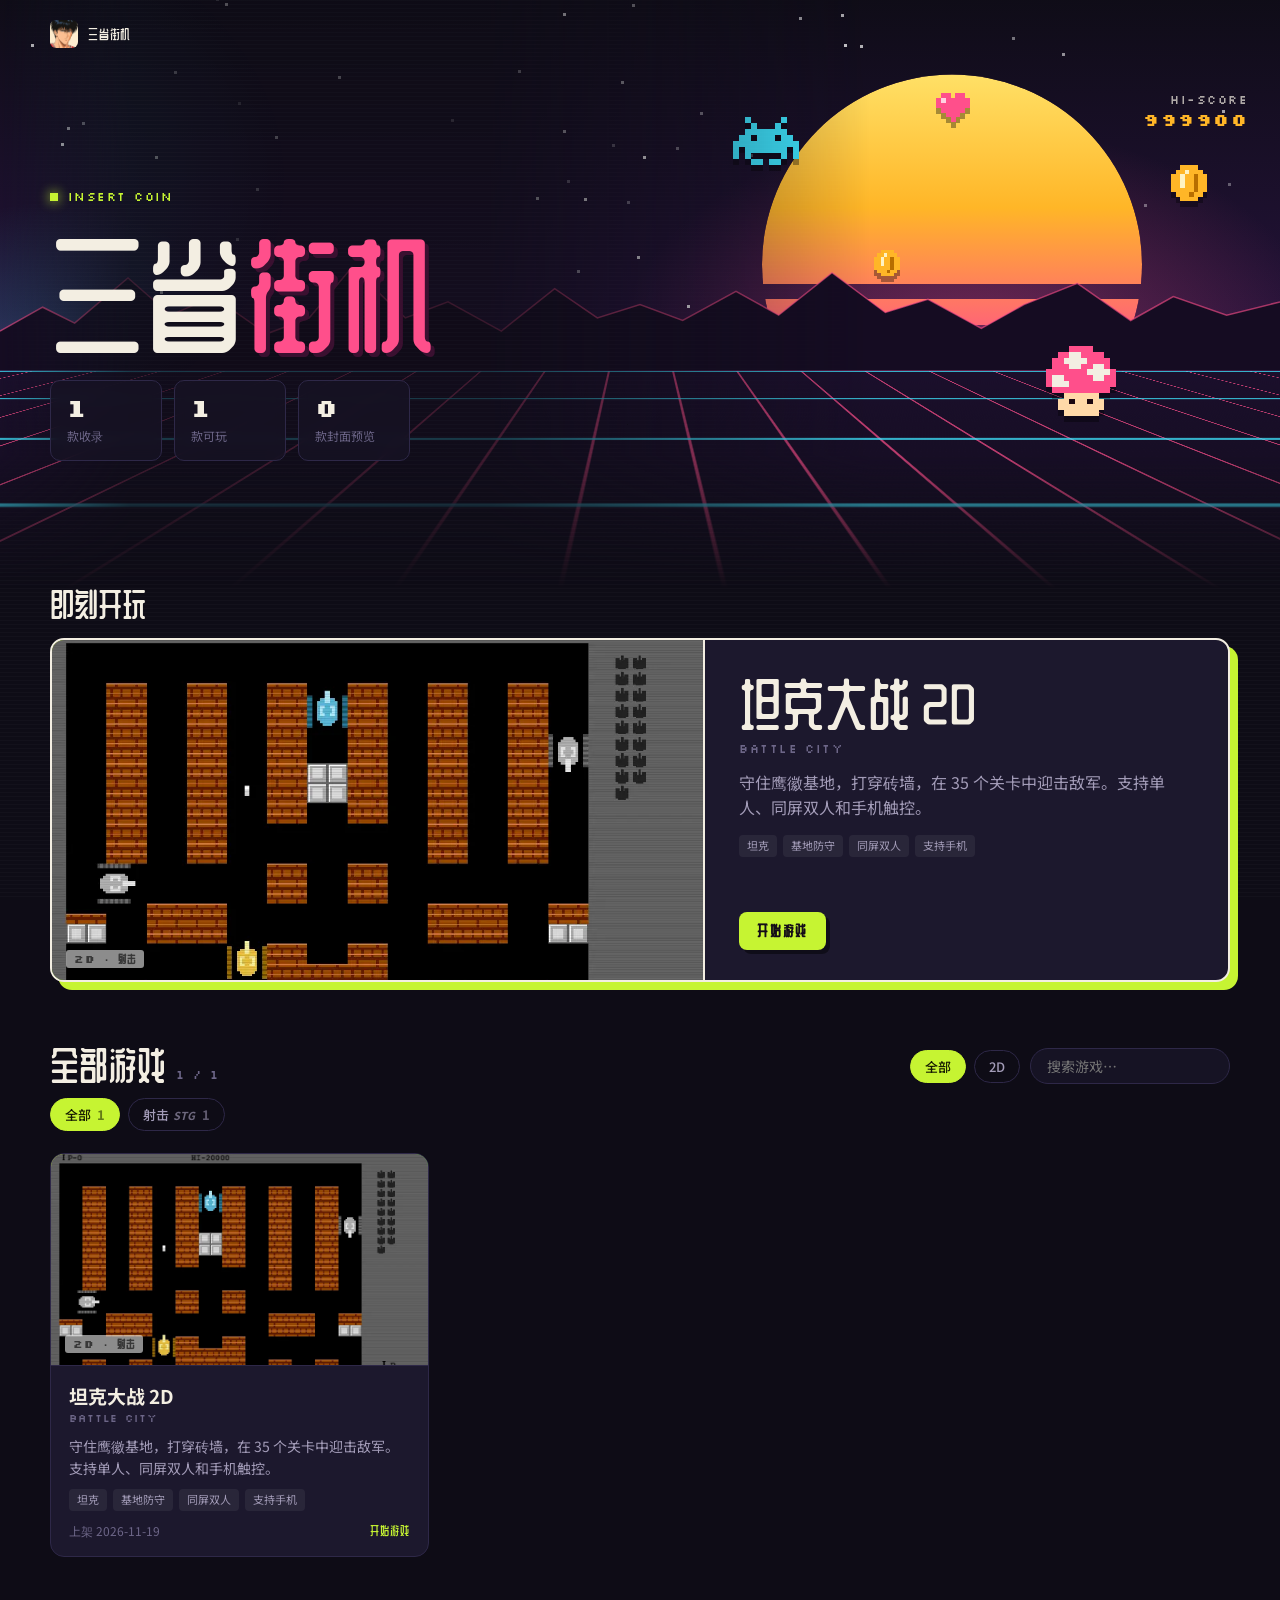
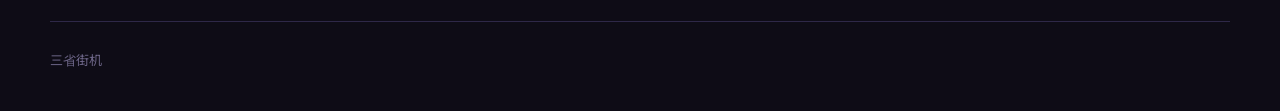
==== commit 85249467: "上架首款游戏《坦克大战 2D》" ====
--- a/index.html
+++ b/index.html
@@ -84,7 +84,7 @@
     </footer>
   </div>
 
-  <script src="assets/catalog.js"></script>
-  <script src="assets/hall.js"></script>
+  <script src="assets/catalog.js?v=20261119-tank2d"></script>
+  <script src="assets/hall.js?v=20261119-tank2d"></script>
 </body>
 </html>
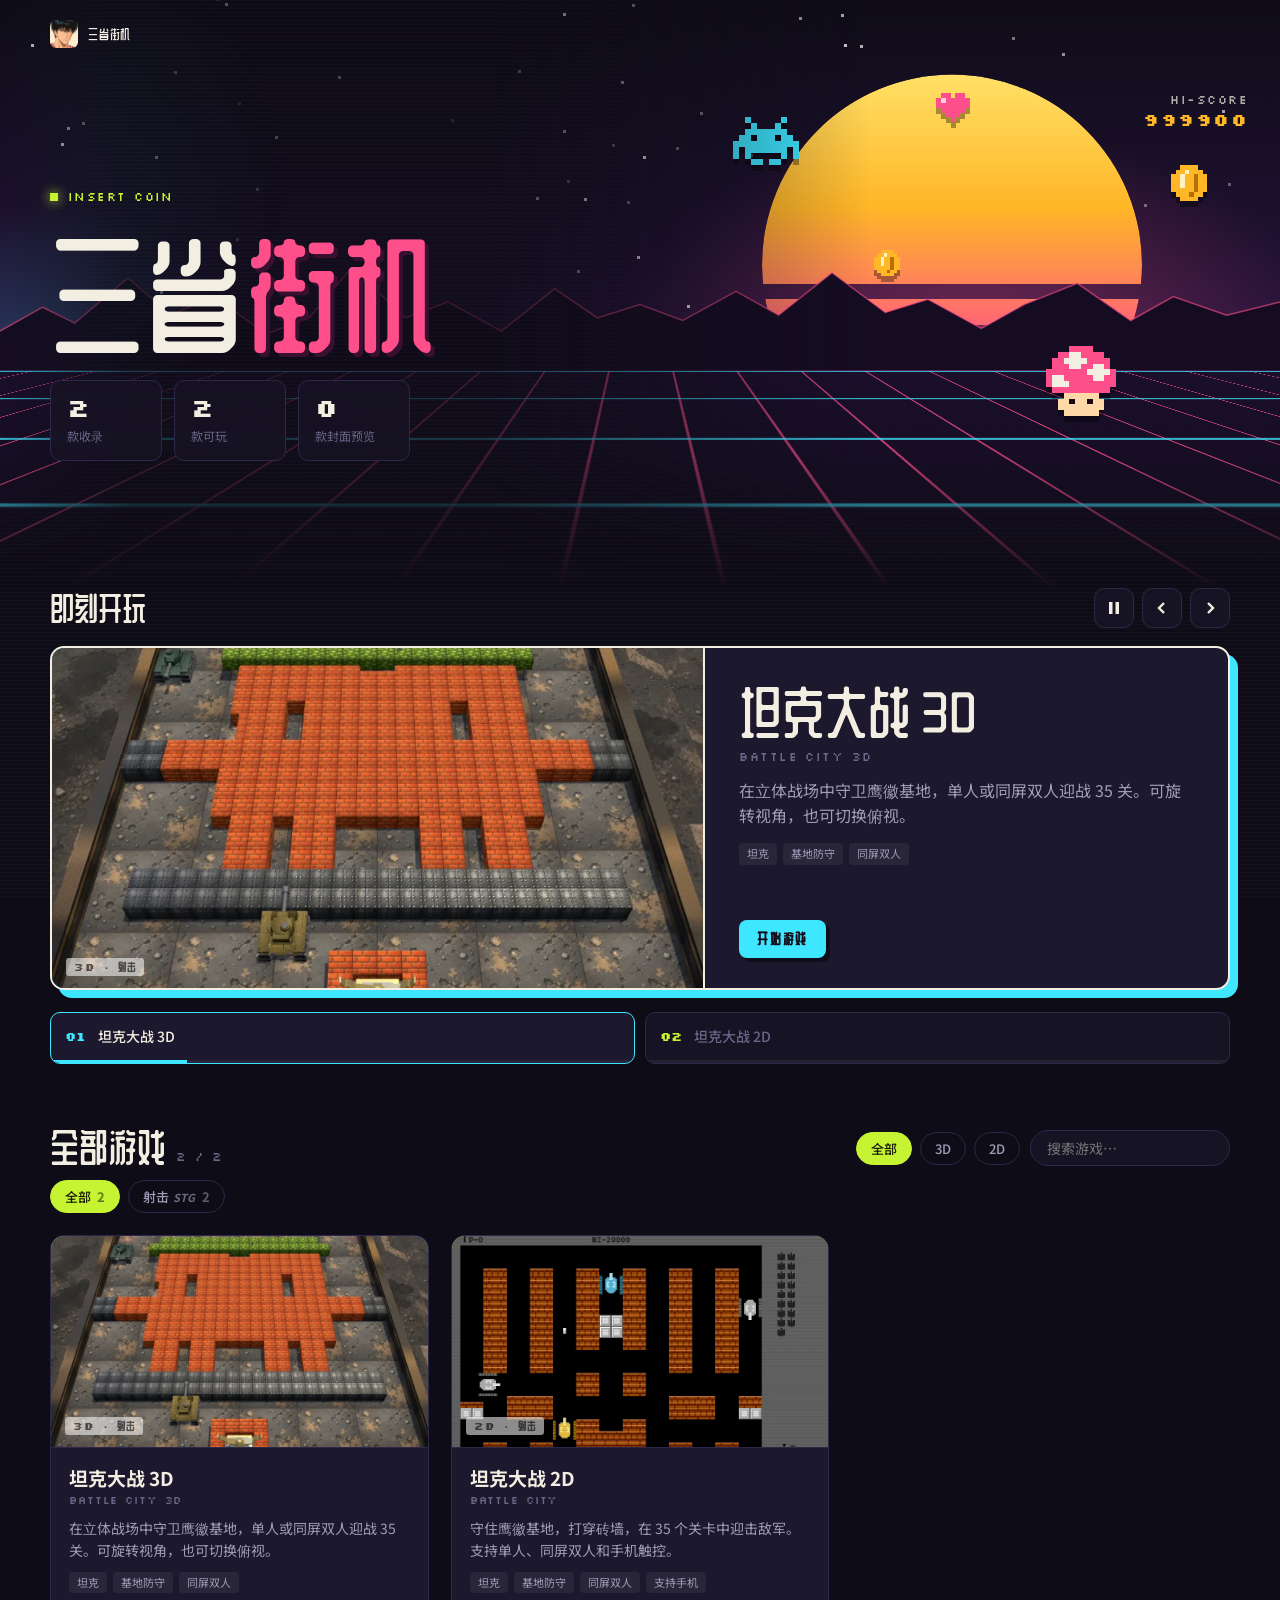
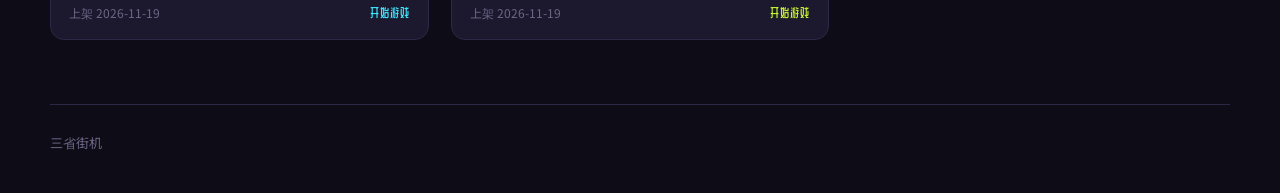
==== commit 6fd8dc7d: "上架坦克大战 3D，并为双版本加入移动端摇杆" ====
--- a/index.html
+++ b/index.html
@@ -84,7 +84,7 @@
     </footer>
   </div>
 
-  <script src="assets/catalog.js?v=20261119-tank2d"></script>
+  <script src="assets/catalog.js?v=20261119-tanke3d"></script>
   <script src="assets/hall.js?v=20261119-tank2d"></script>
 </body>
 </html>
